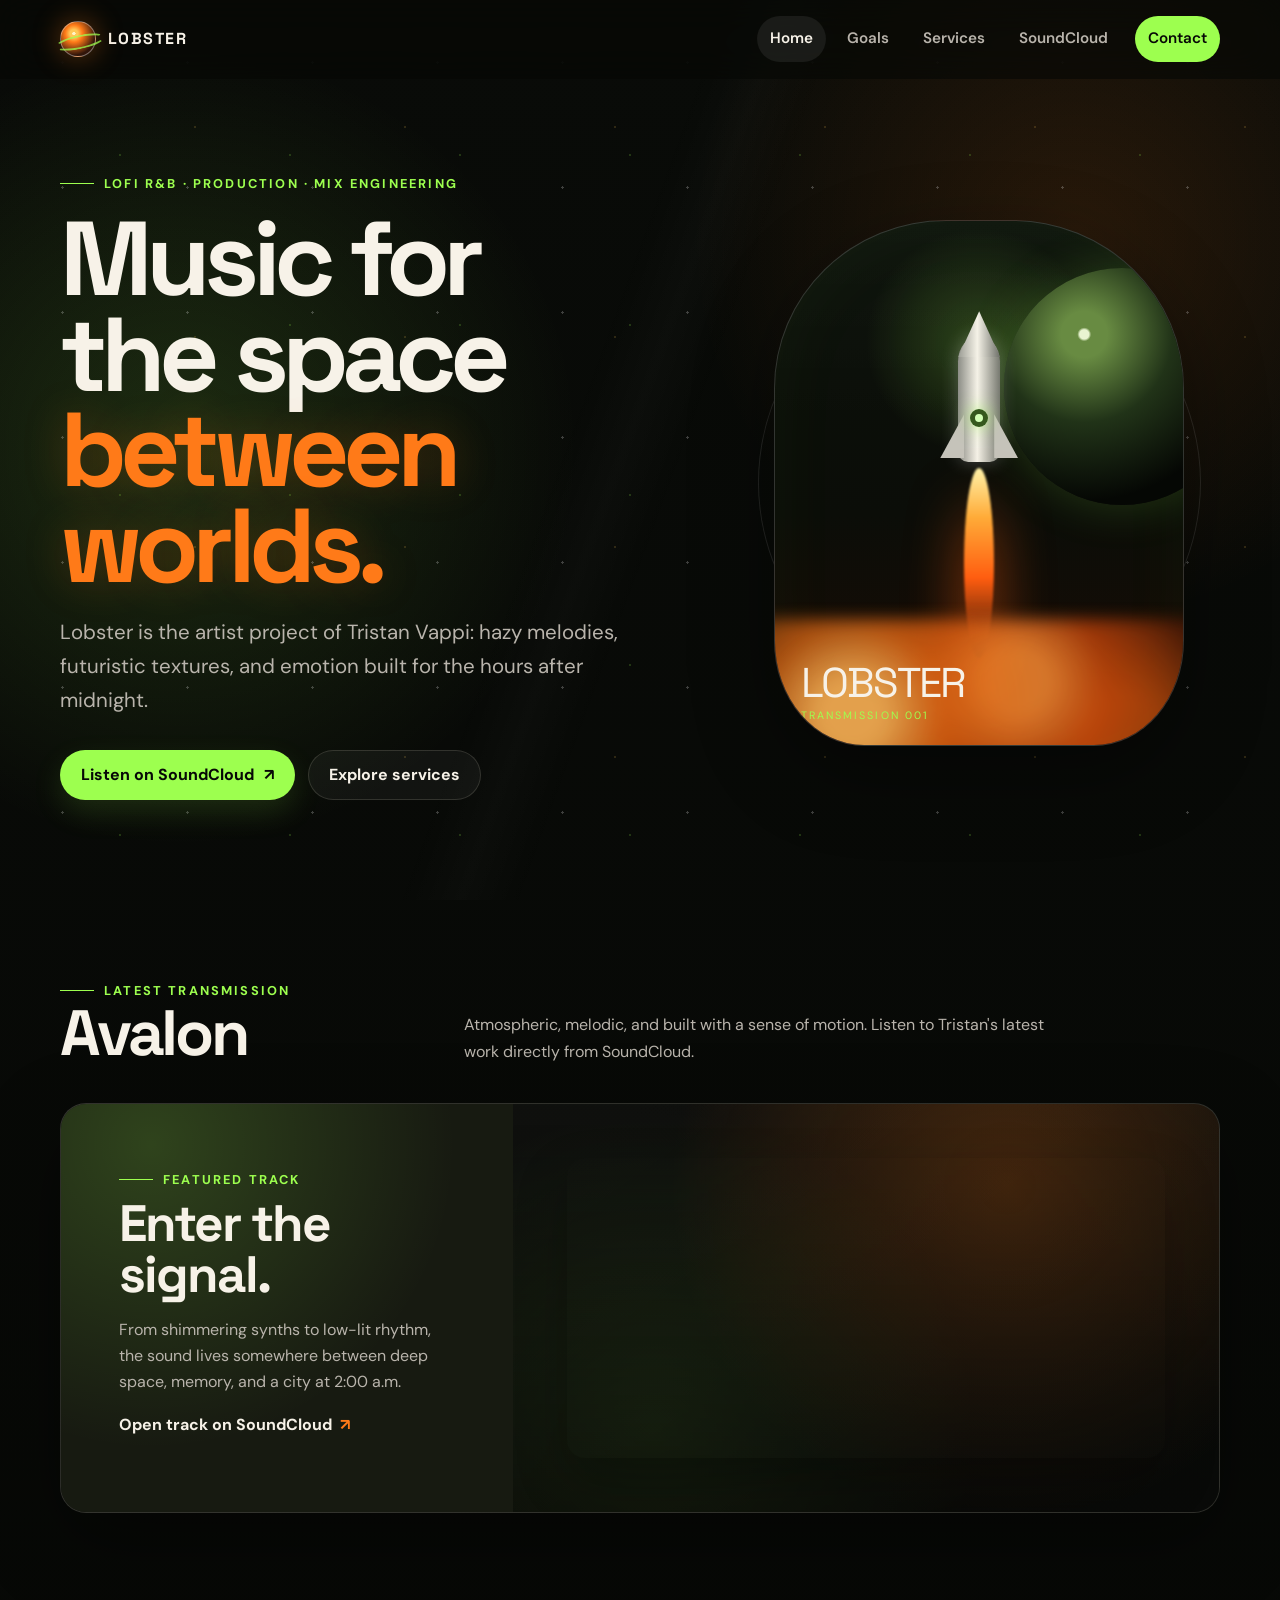
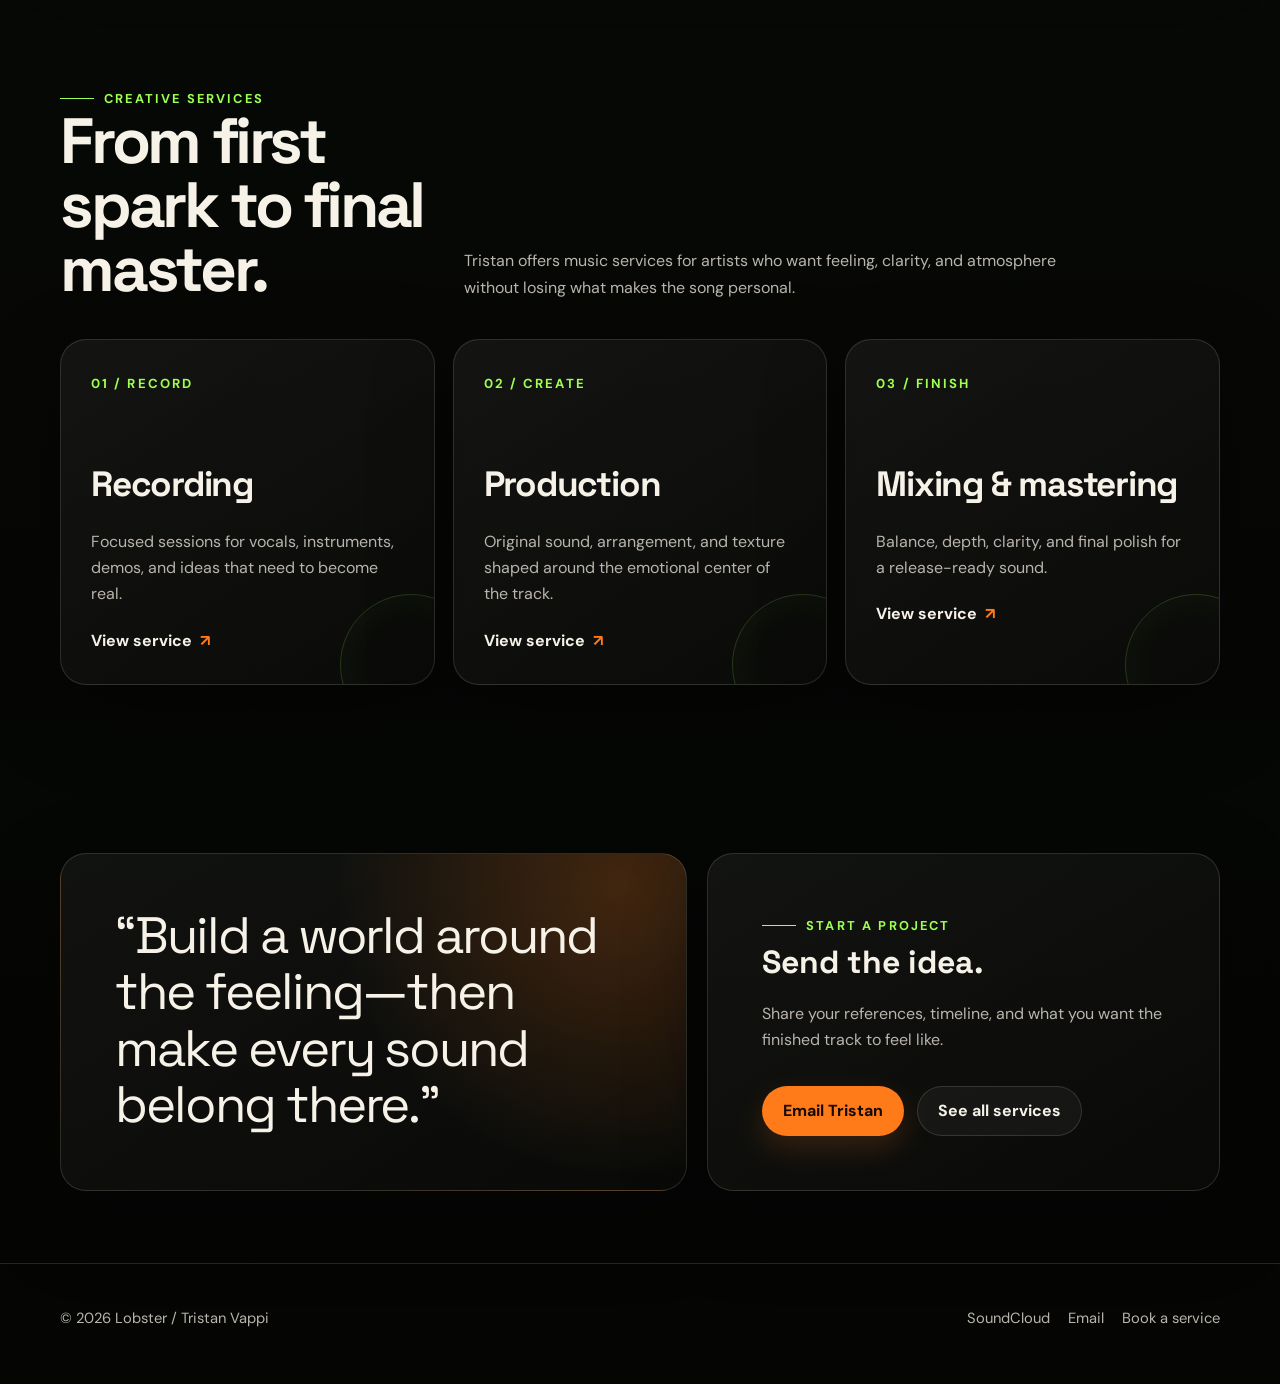
==== index.html @ 45742def "Add files via upload" ====
<!DOCTYPE html>
<html lang="en">
<head>
  <title>Lobster — Spacey, Futuristic Music</title>

  <meta charset="UTF-8">
  <meta name="viewport" content="width=device-width, initial-scale=1.0">
  <meta name="description" content="Lobster — spacey, futuristic music, production, mixing, mastering, recording, and session work by Tristan Vappi.">
  <meta name="theme-color" content="#070806">
  <link rel="icon" href="./assets/favicon.svg" type="image/svg+xml">
  <link rel="stylesheet" href="./styles.css">
</head>
<body>

<a class="skip-link" href="#main-content">Skip to content</a>
<header class="site-header">
  <div class="nav-wrap">
    <a class="brand" href="./index.html" aria-label="Lobster home">
      <span class="brand-mark" aria-hidden="true"></span>
      <span>LOBSTER</span>
    </a>
    <button class="nav-toggle" type="button" aria-expanded="false" aria-controls="primary-navigation" aria-label="Open navigation">☰</button>
    <nav class="nav-links" id="primary-navigation" aria-label="Primary navigation">
      <a href="./index.html" aria-current="page">Home</a>
      <a href="./goals.html" >Goals</a>
      <a href="./services.html" >Services</a>
      <a href="https://soundcloud.com/theofficiallobst" target="_blank" rel="noopener">SoundCloud</a>
      <a class="nav-cta" href="mailto:tavappi@gmail.com">Contact</a>
    </nav>
  </div>
</header>

<main id="main-content">
  <section class="container hero">
    <div class="hero-copy reveal">
      <div class="eyebrow">Lofi R&amp;B · Production · Mix Engineering</div>
      <h1>Music for the space <span>between worlds.</span></h1>
      <p class="lead">Lobster is the artist project of Tristan Vappi: hazy melodies, futuristic textures, and emotion built for the hours after midnight.</p>
      <div class="hero-actions">
        <a class="button" href="https://soundcloud.com/theofficiallobst" target="_blank" rel="noopener">Listen on SoundCloud <span aria-hidden="true">↗</span></a>
        <a class="button secondary" href="./services.html">Explore services</a>
      </div>
    </div>

    <div class="launch-visual reveal" aria-label="Abstract rocket launch artwork">
      <div class="launch-orbit" aria-hidden="true"></div>
      <div class="launch-card">
        <div class="planet" aria-hidden="true"></div>
        <div class="rocket" aria-hidden="true">
          <span class="fin-left"></span>
          <span class="fin-right"></span>
        </div>
        <div class="plume" aria-hidden="true"></div>
        <div class="smoke" aria-hidden="true"></div>
        <div class="visual-label">Lobster<small>Transmission 001</small></div>
      </div>
    </div>
  </section>

  <section class="section compact">
    <div class="container">
      <div class="section-heading reveal">
        <div>
          <div class="eyebrow">Latest transmission</div>
          <h2>Avalon</h2>
        </div>
        <p>Atmospheric, melodic, and built with a sense of motion. Listen to Tristan's latest work directly from SoundCloud.</p>
      </div>

      <div class="music-shell reveal">
        <div class="music-copy">
          <div class="eyebrow">Featured track</div>
          <h3>Enter the signal.</h3>
          <p>From shimmering synths to low-lit rhythm, the sound lives somewhere between deep space, memory, and a city at 2:00 a.m.</p>
          <a class="text-link" href="https://soundcloud.com/theofficiallobst/avalon-1" target="_blank" rel="noopener">Open track on SoundCloud</a>
        </div>
        <div class="music-player">
          <iframe
            title="SoundCloud player for Avalon by Lobster"
            scrolling="no"
            allow="autoplay"
            src="https://w.soundcloud.com/player/?url=https%3A//soundcloud.com/theofficiallobst/avalon-1&color=%23ff7a18&auto_play=false&hide_related=false&show_comments=true&show_user=true&show_reposts=false&show_teaser=true&visual=true">
          </iframe>
        </div>
      </div>
    </div>
  </section>

  <section class="section">
    <div class="container">
      <div class="section-heading reveal">
        <div>
          <div class="eyebrow">Creative services</div>
          <h2>From first spark to final master.</h2>
        </div>
        <p>Tristan offers music services for artists who want feeling, clarity, and atmosphere without losing what makes the song personal.</p>
      </div>

      <div class="feature-grid">
        <article class="service-card reveal">
          <span class="service-number">01 / RECORD</span>
          <h3>Recording</h3>
          <p>Focused sessions for vocals, instruments, demos, and ideas that need to become real.</p>
          <a class="text-link" href="./services.html#recording">View service</a>
        </article>
        <article class="service-card reveal">
          <span class="service-number">02 / CREATE</span>
          <h3>Production</h3>
          <p>Original sound, arrangement, and texture shaped around the emotional center of the track.</p>
          <a class="text-link" href="./services.html#production">View service</a>
        </article>
        <article class="service-card reveal">
          <span class="service-number">03 / FINISH</span>
          <h3>Mixing &amp; mastering</h3>
          <p>Balance, depth, clarity, and final polish for a release-ready sound.</p>
          <a class="text-link" href="./services.html#mixing">View service</a>
        </article>
      </div>
    </div>
  </section>

  <section class="section compact">
    <div class="container booking-panel">
      <div class="quote-card reveal">
        <blockquote>“Build a world around the feeling—then make every sound belong there.”</blockquote>
      </div>
      <div class="contact-card reveal">
        <div class="eyebrow">Start a project</div>
        <h3>Send the idea.</h3>
        <p>Share your references, timeline, and what you want the finished track to feel like.</p>
        <div class="cta-row">
          <a class="button ember" href="mailto:tavappi@gmail.com?subject=Music%20Project%20Inquiry">Email Tristan</a>
          <a class="button secondary" href="./services.html">See all services</a>
        </div>
      </div>
    </div>
  </section>
</main>

<footer class="site-footer">
  <div class="container footer-inner">
    <div>© <span data-year></span> Lobster / Tristan Vappi</div>
    <div class="footer-links">
      <a href="https://soundcloud.com/theofficiallobst" target="_blank" rel="noopener">SoundCloud</a>
      <a href="mailto:tavappi@gmail.com">Email</a>
      <a href="./services.html">Book a service</a>
    </div>
  </div>
</footer>
<script src="./script.js"></script>

</body>
</html>
---- styles.css ----
@import url('https://fonts.googleapis.com/css2?family=DM+Sans:wght@400;500;600;700&family=Space+Grotesk:wght@500;600;700&display=swap');

:root {
  --ink: #f7f2e8;
  --muted: #b9b4ac;
  --void: #070806;
  --panel: rgba(18, 21, 15, 0.72);
  --panel-strong: rgba(24, 28, 18, 0.92);
  --line: rgba(244, 238, 220, 0.14);
  --acid: #9dff4f;
  --ember: #ff7a18;
  --gold: #ffc857;
  --shadow: 0 28px 80px rgba(0, 0, 0, 0.38);
  --radius: 26px;
  --max-width: 1160px;
}

* {
  box-sizing: border-box;
}

html {
  scroll-behavior: smooth;
}

body {
  margin: 0;
  min-height: 100vh;
  color: var(--ink);
  background:
    radial-gradient(circle at 14% 15%, rgba(157, 255, 79, 0.14), transparent 25rem),
    radial-gradient(circle at 84% 8%, rgba(255, 122, 24, 0.13), transparent 24rem),
    linear-gradient(180deg, #090b08 0%, #050604 100%);
  font-family: "DM Sans", system-ui, -apple-system, BlinkMacSystemFont, "Segoe UI", sans-serif;
  line-height: 1.65;
  overflow-x: hidden;
}

body::before,
body::after {
  content: "";
  position: fixed;
  inset: 0;
  pointer-events: none;
  z-index: -2;
}

body::before {
  background-image:
    radial-gradient(circle, rgba(255,255,255,.84) 0 1px, transparent 1.2px),
    radial-gradient(circle, rgba(157,255,79,.7) 0 1px, transparent 1.2px),
    radial-gradient(circle, rgba(255,200,87,.62) 0 1px, transparent 1.2px);
  background-position: 0 0, 35px 70px, 90px 22px;
  background-size: 125px 125px, 170px 170px, 210px 210px;
  opacity: .26;
}

body::after {
  background: linear-gradient(110deg, transparent 0 45%, rgba(255,255,255,.018) 49%, transparent 53%);
  z-index: -1;
}

img,
svg,
iframe {
  max-width: 100%;
}

a {
  color: inherit;
}

button,
a {
  -webkit-tap-highlight-color: transparent;
}

.skip-link {
  position: fixed;
  top: 12px;
  left: 12px;
  transform: translateY(-180%);
  padding: 10px 14px;
  background: var(--ink);
  color: var(--void);
  border-radius: 999px;
  z-index: 1000;
  transition: transform .2s ease;
}

.skip-link:focus {
  transform: translateY(0);
}

.site-header {
  position: sticky;
  top: 0;
  z-index: 100;
  border-bottom: 1px solid transparent;
  backdrop-filter: blur(18px);
  background: rgba(7, 8, 6, .64);
  transition: border-color .25s ease, background .25s ease;
}

.site-header.scrolled {
  border-color: var(--line);
  background: rgba(7, 8, 6, .86);
}

.nav-wrap {
  width: min(var(--max-width), calc(100% - 36px));
  margin: 0 auto;
  min-height: 78px;
  display: flex;
  align-items: center;
  justify-content: space-between;
  gap: 24px;
}

.brand {
  display: inline-flex;
  align-items: center;
  gap: 12px;
  text-decoration: none;
  font-family: "Space Grotesk", sans-serif;
  font-weight: 700;
  letter-spacing: .09em;
}

.brand-mark {
  width: 36px;
  aspect-ratio: 1;
  border-radius: 50%;
  position: relative;
  border: 1px solid rgba(255,255,255,.38);
  background:
    radial-gradient(circle at 38% 34%, #fff4c7 0 5%, #ffc857 6% 13%, #ff7a18 28%, #31150a 70%);
  box-shadow: 0 0 28px rgba(255, 122, 24, .38);
}

.brand-mark::after {
  content: "";
  position: absolute;
  width: 46px;
  height: 10px;
  top: 13px;
  left: -6px;
  border: 2px solid rgba(157, 255, 79, .74);
  border-left-color: transparent;
  border-right-color: transparent;
  border-radius: 50%;
  transform: rotate(-12deg);
}

.nav-links {
  display: flex;
  align-items: center;
  gap: 8px;
}

.nav-links a {
  text-decoration: none;
  color: var(--muted);
  padding: 10px 13px;
  border-radius: 999px;
  font-weight: 600;
  font-size: .95rem;
  transition: color .2s ease, background .2s ease;
}

.nav-links a:hover,
.nav-links a:focus-visible,
.nav-links a[aria-current="page"] {
  color: var(--ink);
  background: rgba(255,255,255,.07);
}

.nav-links .nav-cta {
  color: var(--void);
  background: var(--acid);
  margin-left: 6px;
}

.nav-links .nav-cta:hover,
.nav-links .nav-cta:focus-visible {
  color: var(--void);
  background: #b9ff82;
}

.nav-toggle {
  display: none;
  width: 44px;
  height: 44px;
  border: 1px solid var(--line);
  border-radius: 50%;
  background: rgba(255,255,255,.04);
  color: var(--ink);
  font-size: 1.2rem;
}

main {
  display: block;
}

.container {
  width: min(var(--max-width), calc(100% - 36px));
  margin: 0 auto;
}

.hero {
  min-height: calc(100vh - 78px);
  display: grid;
  grid-template-columns: minmax(0, 1.1fr) minmax(340px, .9fr);
  align-items: center;
  gap: clamp(42px, 7vw, 92px);
  padding: 72px 0 86px;
}

.eyebrow {
  display: inline-flex;
  align-items: center;
  gap: 10px;
  color: var(--acid);
  font-size: .8rem;
  font-weight: 700;
  letter-spacing: .17em;
  text-transform: uppercase;
}

.eyebrow::before {
  content: "";
  width: 34px;
  height: 1px;
  background: currentColor;
}

.hero h1,
.page-hero h1 {
  margin: 18px 0 22px;
  max-width: 830px;
  font-family: "Space Grotesk", sans-serif;
  font-size: clamp(3.3rem, 8.2vw, 7.5rem);
  line-height: .91;
  letter-spacing: -.065em;
}

.hero h1 span,
.page-hero h1 span {
  display: block;
  color: var(--ember);
  text-shadow: 0 0 44px rgba(255, 122, 24, .22);
}

.lead {
  max-width: 640px;
  margin: 0;
  color: var(--muted);
  font-size: clamp(1.05rem, 2vw, 1.28rem);
}

.hero-actions,
.cta-row {
  display: flex;
  flex-wrap: wrap;
  align-items: center;
  gap: 13px;
  margin-top: 32px;
}

.button {
  display: inline-flex;
  align-items: center;
  justify-content: center;
  gap: 10px;
  min-height: 50px;
  padding: 0 20px;
  border: 1px solid transparent;
  border-radius: 999px;
  color: var(--void);
  background: var(--acid);
  text-decoration: none;
  font-weight: 700;
  box-shadow: 0 12px 30px rgba(157, 255, 79, .13);
  transition: transform .2s ease, background .2s ease, border-color .2s ease;
}

.button:hover,
.button:focus-visible {
  transform: translateY(-2px);
  background: #bcff8a;
}

.button.secondary {
  color: var(--ink);
  background: rgba(255,255,255,.045);
  border-color: var(--line);
  box-shadow: none;
}

.button.secondary:hover,
.button.secondary:focus-visible {
  background: rgba(255,255,255,.09);
  border-color: rgba(255,255,255,.24);
}

.button.ember {
  background: var(--ember);
  color: #160a02;
  box-shadow: 0 12px 30px rgba(255, 122, 24, .17);
}

.button.ember:hover,
.button.ember:focus-visible {
  background: #ff9850;
}

.launch-visual {
  position: relative;
  min-height: 560px;
  display: grid;
  place-items: center;
}

.launch-orbit {
  position: absolute;
  width: min(480px, 92%);
  aspect-ratio: 1;
  border: 1px solid rgba(255,255,255,.11);
  border-radius: 50%;
  transform: rotate(-15deg);
}

.launch-orbit::before,
.launch-orbit::after {
  content: "";
  position: absolute;
  border: 1px solid rgba(157,255,79,.15);
  border-radius: 50%;
  inset: 11%;
}

.launch-orbit::after {
  inset: 24%;
  border-color: rgba(255,122,24,.2);
}

.launch-card {
  position: relative;
  width: min(410px, 92%);
  aspect-ratio: .78;
  border-radius: 42% 42% 22% 22% / 32% 32% 20% 20%;
  border: 1px solid rgba(255,255,255,.16);
  overflow: hidden;
  background:
    linear-gradient(180deg, rgba(255,255,255,.02), transparent 40%),
    radial-gradient(circle at 50% 23%, rgba(157,255,79,.22), transparent 25%),
    linear-gradient(180deg, #0b110a 0%, #0b0d08 56%, #1b0c04 100%);
  box-shadow: var(--shadow), inset 0 0 80px rgba(157,255,79,.04);
}

.planet {
  position: absolute;
  top: 9%;
  right: -14%;
  width: 58%;
  aspect-ratio: 1;
  border-radius: 50%;
  background:
    radial-gradient(circle at 34% 28%, #e9f4d1 0 2%, #688b42 3% 10%, #213318 38%, #050704 72%);
  box-shadow: 0 0 48px rgba(157,255,79,.18);
}

.rocket {
  position: absolute;
  left: 50%;
  top: 22%;
  width: 42px;
  height: 126px;
  transform: translateX(-50%);
  border-radius: 50% 50% 24% 24% / 20% 20% 8% 8%;
  background: linear-gradient(90deg, #8c8d86, #f5f2e7 46%, #777970);
  box-shadow: 0 0 18px rgba(255,255,255,.25);
  animation: hover 4.8s ease-in-out infinite;
}

.rocket::before {
  content: "";
  position: absolute;
  left: 50%;
  top: -25px;
  width: 42px;
  height: 46px;
  transform: translateX(-50%);
  background: linear-gradient(90deg, #9a9b93, #f5f2e7 46%, #6d6f68);
  clip-path: polygon(50% 0, 100% 100%, 0 100%);
}

.rocket::after {
  content: "";
  position: absolute;
  left: 50%;
  bottom: 35px;
  width: 18px;
  height: 18px;
  transform: translateX(-50%);
  border-radius: 50%;
  background: #d2ffb6;
  box-shadow: inset 0 0 0 5px #35581e, 0 0 18px rgba(157,255,79,.7);
}

.fin-left,
.fin-right {
  position: absolute;
  top: 78px;
  width: 24px;
  height: 44px;
  background: #c5c3ba;
}

.fin-left {
  left: -18px;
  clip-path: polygon(100% 0, 100% 100%, 0 100%);
}

.fin-right {
  right: -18px;
  clip-path: polygon(0 0, 100% 100%, 0 100%);
}

.plume {
  position: absolute;
  left: 50%;
  top: calc(22% + 132px);
  width: 30px;
  height: 190px;
  transform: translateX(-50%);
  border-radius: 50%;
  filter: blur(1px);
  background: linear-gradient(180deg, #fff2a8 0%, #ffab38 26%, #ff5d10 58%, transparent 100%);
  box-shadow: 0 34px 54px rgba(255, 95, 16, .62);
  animation: plume 2.2s ease-in-out infinite;
}

.smoke {
  position: absolute;
  left: -15%;
  right: -15%;
  bottom: -16%;
  height: 40%;
  background:
    radial-gradient(circle at 26% 45%, #ffb557 0 8%, rgba(255,117,22,.72) 22%, transparent 48%),
    radial-gradient(circle at 57% 30%, #f18631 0 10%, rgba(255,89,12,.54) 26%, transparent 52%),
    radial-gradient(circle at 78% 58%, #9b410c 0 10%, rgba(82,23,5,.7) 32%, transparent 56%);
  filter: blur(8px);
  opacity: .88;
}

.visual-label {
  position: absolute;
  left: 26px;
  bottom: 24px;
  z-index: 2;
  font-family: "Space Grotesk", sans-serif;
  font-size: clamp(1.4rem, 4vw, 2.6rem);
  line-height: .9;
  letter-spacing: -.04em;
  text-transform: uppercase;
}

.visual-label small {
  display: block;
  margin-top: 10px;
  color: var(--acid);
  font-family: "DM Sans", sans-serif;
  font-size: .67rem;
  letter-spacing: .19em;
}

.section {
  padding: 96px 0;
}

.section.compact {
  padding: 72px 0;
}

.section-heading {
  display: grid;
  grid-template-columns: minmax(0, .65fr) minmax(0, 1.35fr);
  gap: 40px;
  align-items: end;
  margin-bottom: 38px;
}

.section-heading h2 {
  margin: 0;
  font-family: "Space Grotesk", sans-serif;
  font-size: clamp(2rem, 5vw, 4.4rem);
  line-height: 1;
  letter-spacing: -.05em;
}

.section-heading p {
  max-width: 610px;
  margin: 0;
  color: var(--muted);
}

.music-shell,
.panel,
.service-card,
.goal-card,
.quote-card,
.contact-card {
  border: 1px solid var(--line);
  background: linear-gradient(145deg, rgba(255,255,255,.055), rgba(255,255,255,.018));
  box-shadow: var(--shadow);
}

.music-shell {
  display: grid;
  grid-template-columns: .78fr 1.22fr;
  gap: 0;
  border-radius: var(--radius);
  overflow: hidden;
}

.music-copy {
  padding: clamp(28px, 5vw, 58px);
  background:
    radial-gradient(circle at 20% 10%, rgba(157,255,79,.18), transparent 19rem),
    var(--panel-strong);
}

.music-copy h3 {
  margin: 8px 0 16px;
  font-family: "Space Grotesk", sans-serif;
  font-size: clamp(2rem, 4vw, 3.4rem);
  line-height: 1;
  letter-spacing: -.04em;
}

.music-copy p {
  color: var(--muted);
}

.music-player {
  min-height: 340px;
  padding: clamp(24px, 5vw, 54px);
  display: grid;
  place-items: center;
  background:
    linear-gradient(rgba(7,8,6,.3), rgba(7,8,6,.65)),
    radial-gradient(circle at 70% 20%, rgba(255,122,24,.34), transparent 21rem),
    radial-gradient(circle at 20% 80%, rgba(157,255,79,.17), transparent 20rem);
}

.music-player iframe {
  width: 100%;
  min-height: 300px;
  border: 0;
  border-radius: 18px;
  box-shadow: 0 22px 50px rgba(0,0,0,.28);
}

.feature-grid,
.services-grid,
.goals-grid {
  display: grid;
  gap: 18px;
}

.feature-grid {
  grid-template-columns: repeat(3, 1fr);
}

.services-grid {
  grid-template-columns: repeat(2, 1fr);
}

.goals-grid {
  grid-template-columns: repeat(3, 1fr);
}

.service-card,
.goal-card,
.quote-card,
.contact-card,
.panel {
  border-radius: var(--radius);
}

.service-card,
.goal-card {
  min-height: 280px;
  padding: 30px;
  position: relative;
  overflow: hidden;
}

.service-card::after,
.goal-card::after {
  content: "";
  position: absolute;
  width: 140px;
  aspect-ratio: 1;
  right: -48px;
  bottom: -52px;
  border: 1px solid rgba(157,255,79,.18);
  border-radius: 50%;
  box-shadow: inset 0 0 40px rgba(157,255,79,.04);
}

.service-number,
.goal-number {
  color: var(--acid);
  font-size: .82rem;
  font-weight: 700;
  letter-spacing: .16em;
}

.service-card h3,
.goal-card h3 {
  margin: 58px 0 10px;
  font-family: "Space Grotesk", sans-serif;
  font-size: clamp(1.45rem, 3vw, 2.2rem);
  letter-spacing: -.035em;
}

.service-card p,
.goal-card p {
  color: var(--muted);
  margin-bottom: 20px;
}

.text-link {
  display: inline-flex;
  gap: 8px;
  align-items: center;
  color: var(--ink);
  text-decoration: none;
  font-weight: 700;
}

.text-link::after {
  content: "↗";
  color: var(--ember);
  transition: transform .2s ease;
}

.text-link:hover::after {
  transform: translate(3px, -3px);
}

.page-hero {
  padding: 120px 0 76px;
}

.page-hero h1 {
  max-width: 950px;
  font-size: clamp(3.2rem, 7vw, 6.7rem);
}

.page-hero .lead {
  max-width: 730px;
}

.manifesto {
  padding: clamp(34px, 6vw, 74px);
  border-radius: var(--radius);
  position: relative;
  overflow: hidden;
}

.manifesto::before {
  content: "";
  position: absolute;
  inset: auto -8% -50% 40%;
  height: 430px;
  border-radius: 50%;
  background: radial-gradient(circle, rgba(255,122,24,.32), transparent 65%);
}

.manifesto p {
  position: relative;
  max-width: 900px;
  margin: 0;
  font-family: "Space Grotesk", sans-serif;
  font-size: clamp(1.8rem, 4.4vw, 4.2rem);
  line-height: 1.08;
  letter-spacing: -.045em;
}

.manifesto p span {
  color: var(--acid);
}

.orbit-list {
  display: grid;
  grid-template-columns: 1fr 1fr;
  gap: 18px;
}

.orbit-item {
  padding: 28px;
  border: 1px solid var(--line);
  border-radius: 22px;
  background: rgba(255,255,255,.025);
}

.orbit-item strong {
  display: block;
  margin-bottom: 8px;
  font-family: "Space Grotesk", sans-serif;
  font-size: 1.25rem;
}

.orbit-item p {
  margin: 0;
  color: var(--muted);
}

.booking-panel {
  display: grid;
  grid-template-columns: 1.1fr .9fr;
  gap: 20px;
  align-items: stretch;
}

.quote-card,
.contact-card {
  padding: clamp(28px, 5vw, 54px);
}

.quote-card {
  background:
    radial-gradient(circle at 90% 10%, rgba(255,122,24,.22), transparent 18rem),
    linear-gradient(145deg, rgba(255,255,255,.05), rgba(255,255,255,.018));
}

.quote-card blockquote {
  margin: 0;
  font-family: "Space Grotesk", sans-serif;
  font-size: clamp(1.7rem, 4vw, 3.5rem);
  line-height: 1.1;
  letter-spacing: -.04em;
}

.contact-card h3 {
  margin: 0 0 12px;
  font-family: "Space Grotesk", sans-serif;
  font-size: 2rem;
}

.contact-card p {
  margin: 0;
  color: var(--muted);
}

.notice {
  display: inline-block;
  margin-top: 16px;
  padding: 8px 11px;
  border: 1px solid rgba(255,200,87,.22);
  border-radius: 10px;
  color: #ffe2a1;
  background: rgba(255,200,87,.06);
  font-size: .83rem;
}

.site-footer {
  padding: 42px 0 54px;
  border-top: 1px solid var(--line);
}

.footer-inner {
  display: flex;
  justify-content: space-between;
  align-items: center;
  gap: 24px;
  color: var(--muted);
  font-size: .92rem;
}

.footer-links {
  display: flex;
  flex-wrap: wrap;
  gap: 18px;
}

.footer-links a {
  text-decoration: none;
}

.footer-links a:hover {
  color: var(--ink);
}

.reveal {
  opacity: 0;
  transform: translateY(22px);
  transition: opacity .7s ease, transform .7s ease;
}

.reveal.is-visible {
  opacity: 1;
  transform: translateY(0);
}

@keyframes hover {
  0%, 100% { transform: translate(-50%, 0); }
  50% { transform: translate(-50%, -10px); }
}

@keyframes plume {
  0%, 100% { transform: translateX(-50%) scaleX(.86) scaleY(.95); opacity: .88; }
  50% { transform: translateX(-50%) scaleX(1.08) scaleY(1.08); opacity: 1; }
}

@media (max-width: 900px) {
  .hero,
  .music-shell,
  .booking-panel {
    grid-template-columns: 1fr;
  }

  .hero {
    min-height: auto;
    padding-top: 72px;
  }

  .launch-visual {
    min-height: 500px;
  }

  .section-heading {
    grid-template-columns: 1fr;
  }

  .feature-grid,
  .goals-grid {
    grid-template-columns: 1fr;
  }

  .services-grid {
    grid-template-columns: 1fr 1fr;
  }
}

@media (max-width: 720px) {
  .nav-toggle {
    display: inline-grid;
    place-items: center;
  }

  .nav-links {
    position: absolute;
    top: 70px;
    left: 18px;
    right: 18px;
    display: none;
    flex-direction: column;
    align-items: stretch;
    padding: 12px;
    border: 1px solid var(--line);
    border-radius: 20px;
    background: rgba(9,11,8,.97);
    box-shadow: var(--shadow);
  }

  .nav-links.open {
    display: flex;
  }

  .nav-links a {
    padding: 13px 15px;
  }

  .nav-links .nav-cta {
    margin-left: 0;
    text-align: center;
  }

  .hero h1,
  .page-hero h1 {
    font-size: clamp(3.15rem, 17vw, 5rem);
  }

  .launch-visual {
    min-height: 430px;
  }

  .services-grid,
  .orbit-list {
    grid-template-columns: 1fr;
  }

  .section {
    padding: 72px 0;
  }

  .footer-inner {
    flex-direction: column;
    align-items: flex-start;
  }
}

@media (prefers-reduced-motion: reduce) {
  *,
  *::before,
  *::after {
    animation-duration: .01ms !important;
    animation-iteration-count: 1 !important;
    scroll-behavior: auto !important;
    transition-duration: .01ms !important;
  }

  .reveal {
    opacity: 1;
    transform: none;
  }
}
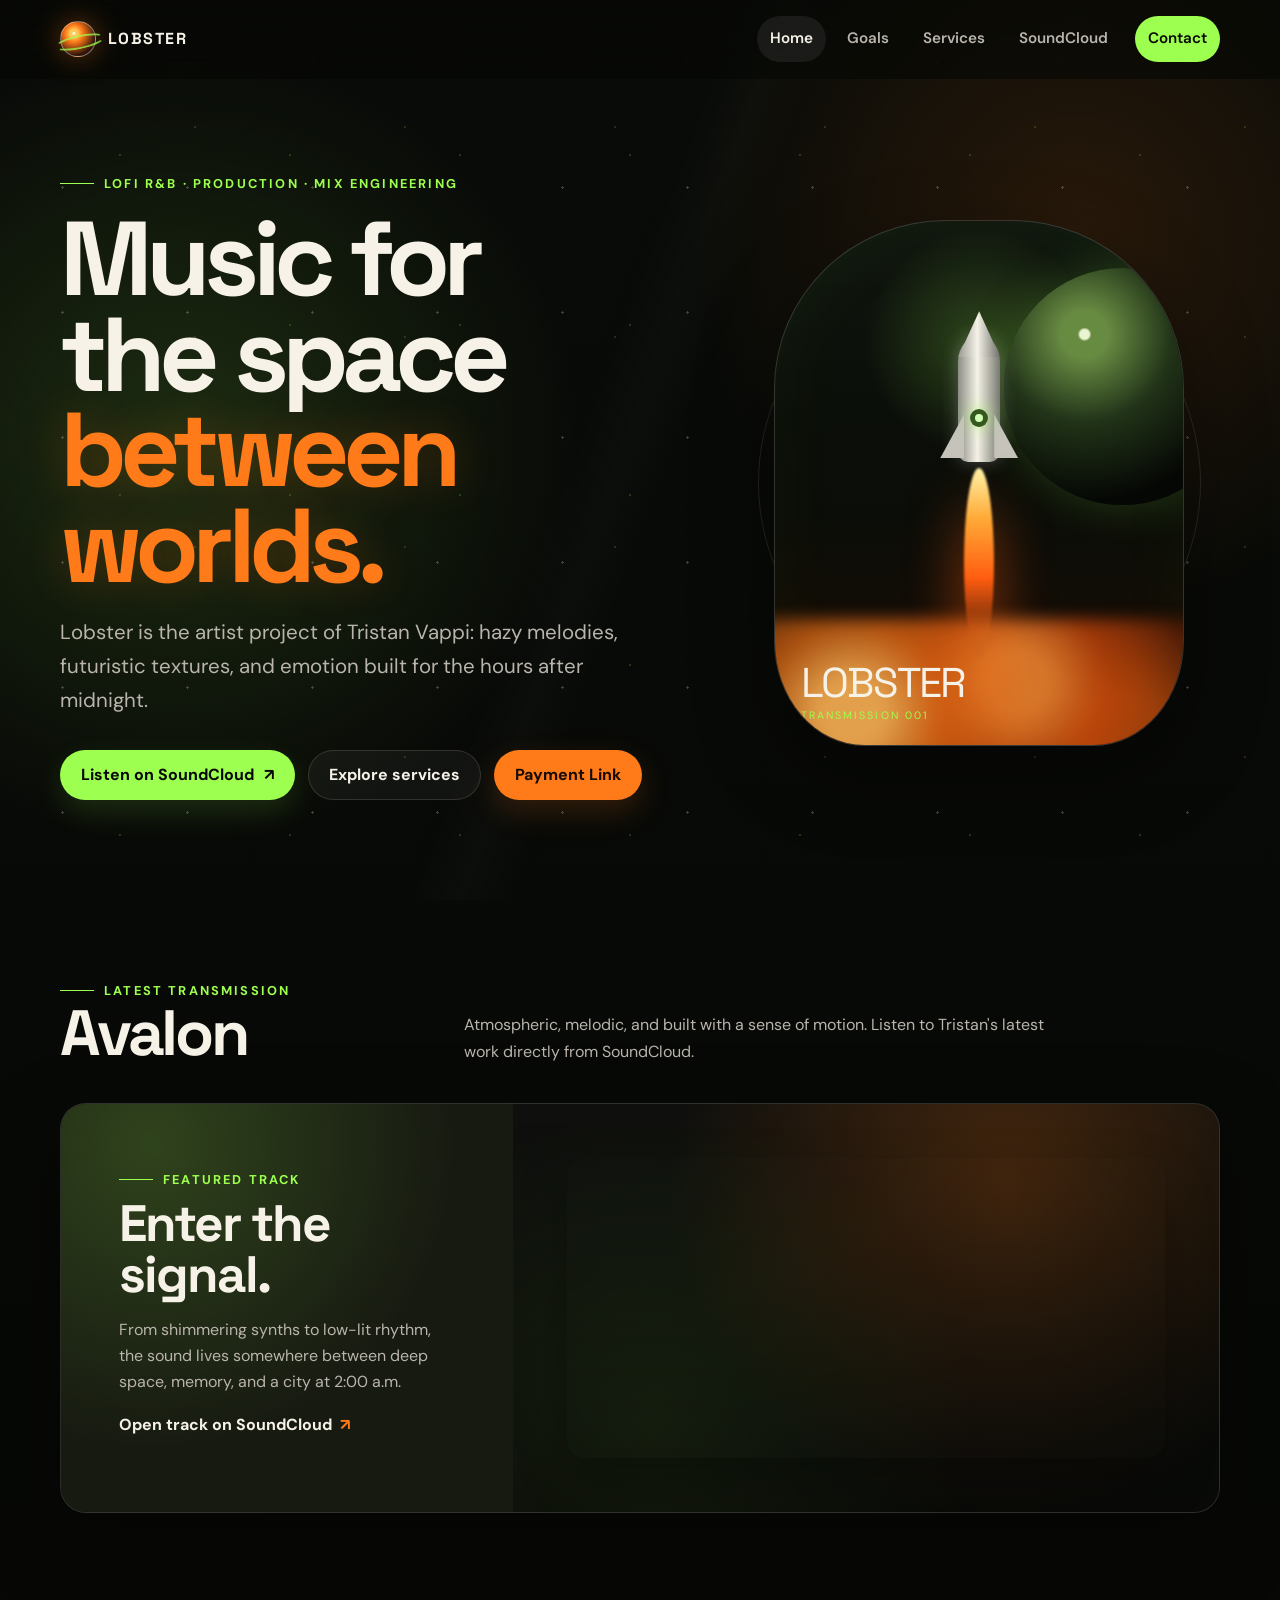
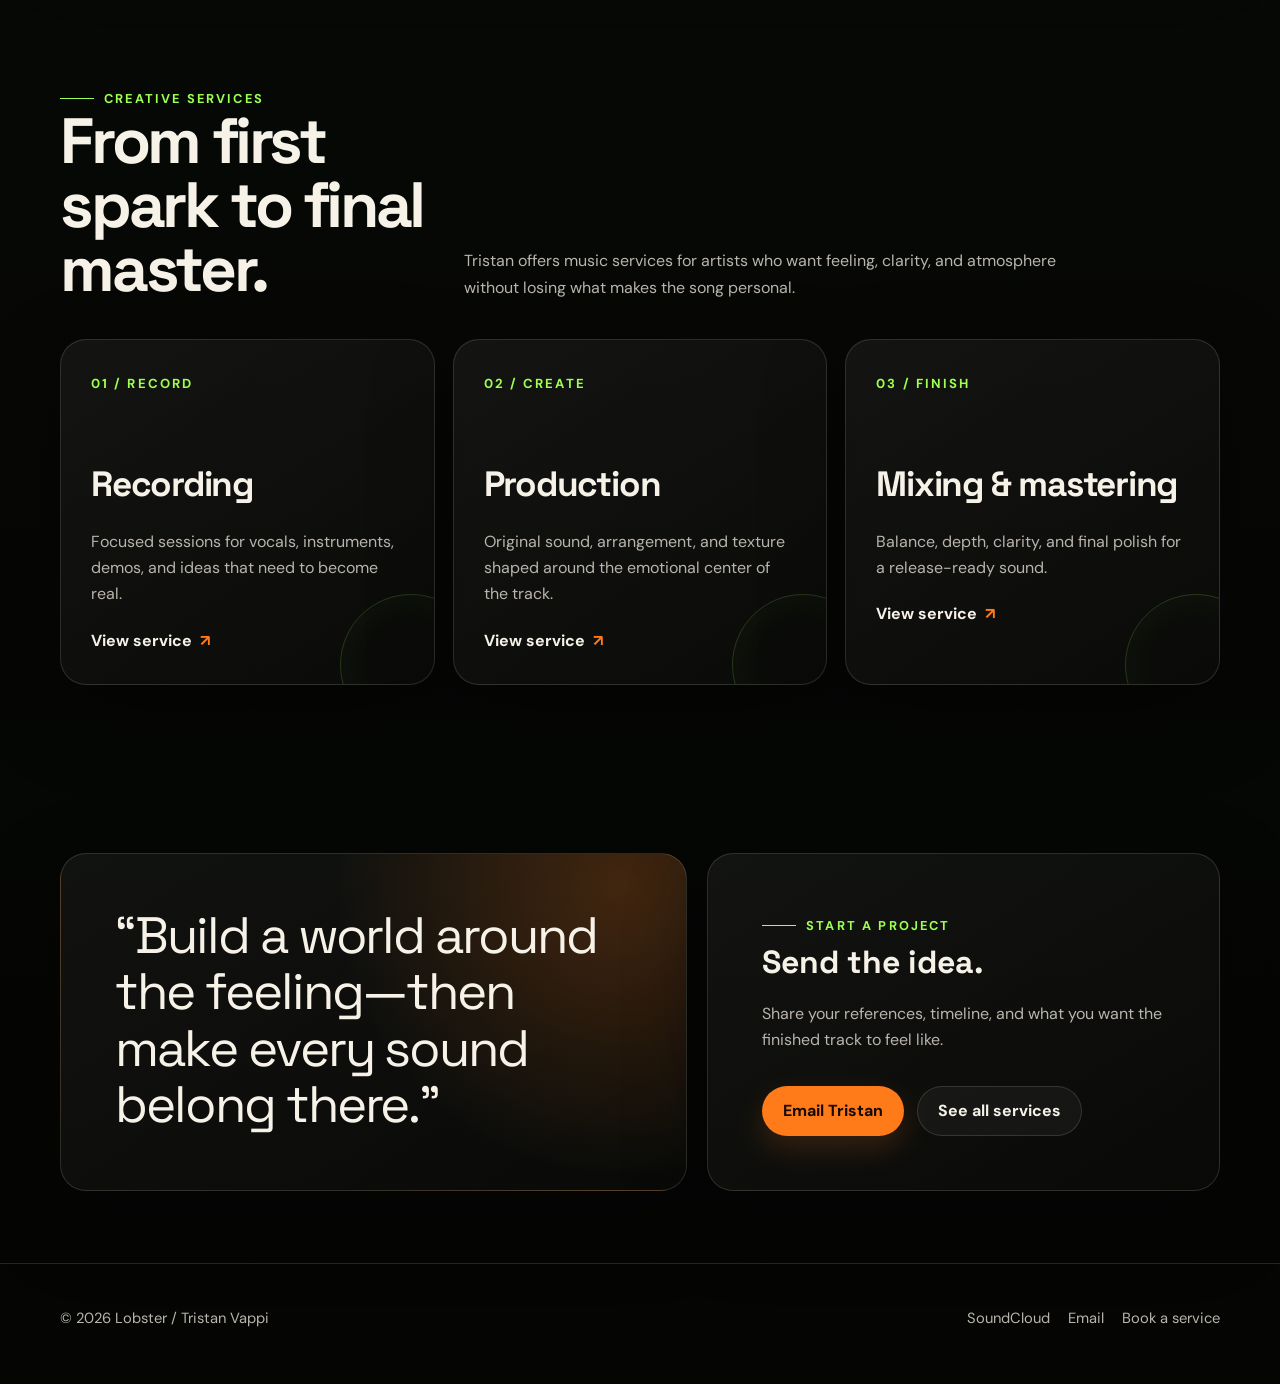
==== commit c1dee380: "Update index.html Trying to add a third button" ====
--- a/index.html
+++ b/index.html
@@ -39,6 +39,14 @@
       <div class="hero-actions">
         <a class="button" href="https://soundcloud.com/theofficiallobst" target="_blank" rel="noopener">Listen on SoundCloud <span aria-hidden="true">↗</span></a>
         <a class="button secondary" href="./services.html">Explore services</a>
+        <a
+    class="button ember"
+    href="https://en.wikipedia.org/wiki/Doughnut"
+    target="_blank"
+    rel="noopener"
+  >
+    Payment Link
+  </a>
       </div>
     </div>
 
--- a/styles.css
+++ b/styles.css
@@ -368,6 +368,9 @@
   background:
     radial-gradient(circle at 34% 28%, #e9f4d1 0 2%, #688b42 3% 10%, #213318 38%, #050704 72%);
   box-shadow: 0 0 48px rgba(157,255,79,.18);
+  transform-origin: center;
+  will-change: transform;
+  animation: planet-spin 22s linear infinite;
 }
 
 .rocket {
@@ -805,6 +808,11 @@
 .reveal.is-visible {
   opacity: 1;
   transform: translateY(0);
+}
+
+@keyframes planet-spin {
+  from { transform: rotate(0deg); }
+  to { transform: rotate(360deg); }
 }
 
 @keyframes hover {
